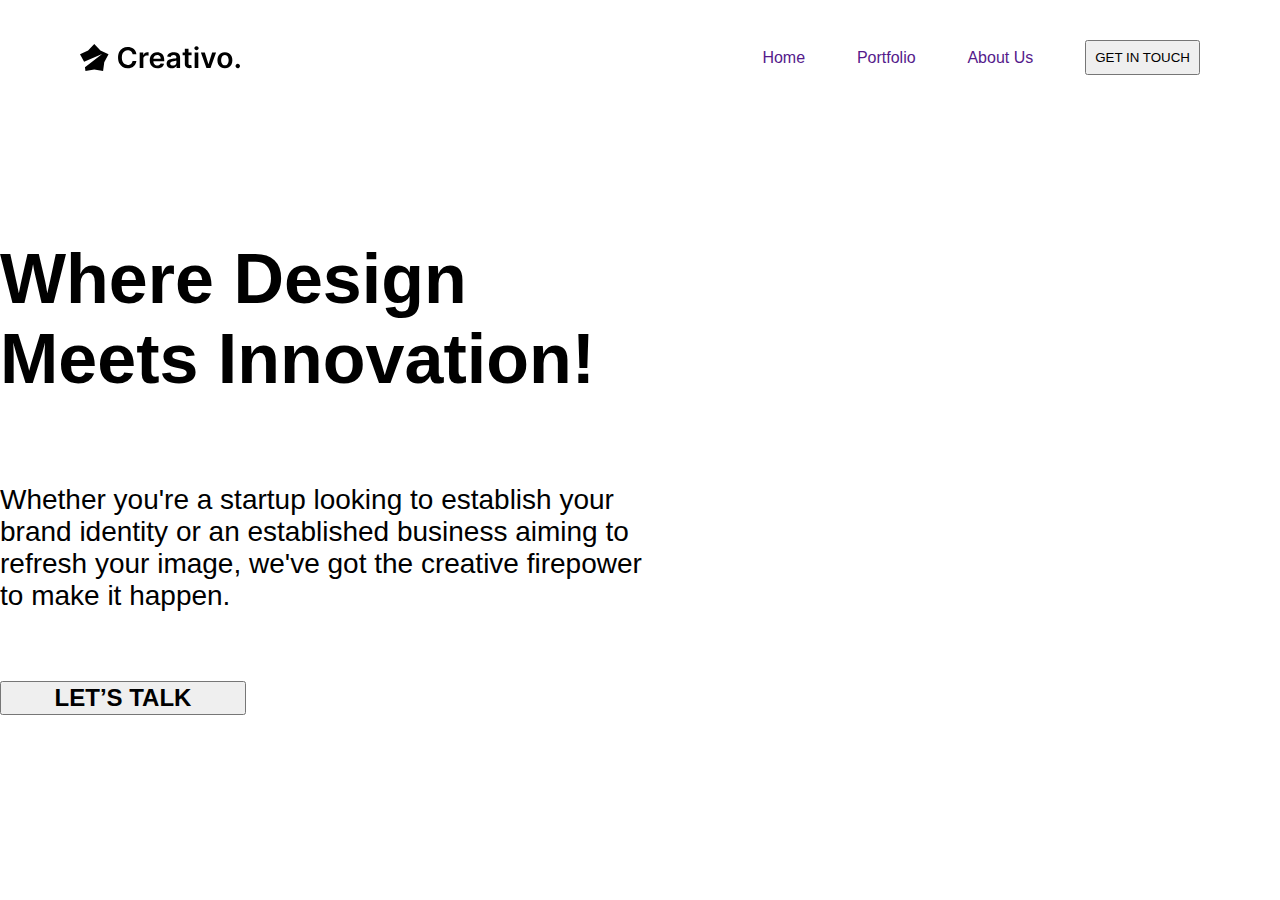
==== projeto-creativo/index.html @ a37ce410 "em andamento" ====
<!DOCTYPE html>
<html lang="pt-br">

<head>
    <meta charset="UTF-8">
    <meta name="viewport" content="width=device-width, initial-scale=1.0">
    <link rel="stylesheet" href="./css/style.css">
    <title>Projeto-Creativo</title>
</head>

<body>
    <header>
        <div>
            <img src="./assets/logo.svg" alt="">
        </div>
        <nav class="navbar">
            <ul>
                <li> <a href="">Home</a></li>
                <li> <a href="">Portfolio</a></li>
                <li> <a href="">About Us</a></li>
                <li><button class="btns">GET IN TOUCH</button></li>
            </ul>

        </nav>
    </header>

    <main>
        <section>
            <div class="lado-esquerdo">
                <div class="content">
                    <h1>Where
                        Design Meets Innovation!</h1>
                    <p>Whether you're a startup looking to establish your brand identity or an established business
                        aiming to refresh your image, we've got the creative firepower to make it happen.</p>
                    <button>LET’S TALK</button>
                </div>
            </div>
            <div class="lado-direito">
                <div class="img">
                    <img src="/assets/planeta.svg" alt="">
                </div>
            </div>
        </section>
    </main>

</body>

</html>
---- projeto-creativo/css/style.css ----
* {
    margin: 0;
    padding: 0;
    box-sizing: border-box;
    text-decoration: none;
    list-style: none;
    font-family: "Poppins", sans-serif;
}

header {
    display: flex;
    justify-content: space-between;
    gap: 51.84px;
    padding: 40px 80px;

    & .navbar ul {
        display: flex;
        width: Hug (548.53px)px;
        height: Hug (49px)px;
        gap: 51.84px;
        align-items: center;


    }

    & .btns {
        display: flex;
        padding: 8.07px;
        width: Hug (548.53px)px;
        height: Hug (49px)px;
        gap: 51.84px;
        opacity: 0px;


    }
}

main {
    padding: 120px 0px 0px 0px;
    gap: 60px;
    opacity: 0px;


    & section {
        display: flex;

        & .lado-esquerdo {
            display: flex;
            flex-direction: column;
            gap: 25px;
        }

        & .content {
            display: flex;
            flex-direction: column;
            gap: 5px;
        }

        & h1 {
            font-size: 70px;
            width: 653.27px;
            height: 240px;
            gap: 0px;
            opacity: 0px;

        }

        & p {
            width: 653.27px;
            height: 192px;
            gap: 25px;
            opacity: 0px;
            font-size: 28px;
        }

        & button {
            width: 246px;
            font-weight: 700;
            line-height: 30.48px;
            font-size: 24px;
            col
        }
    }
}
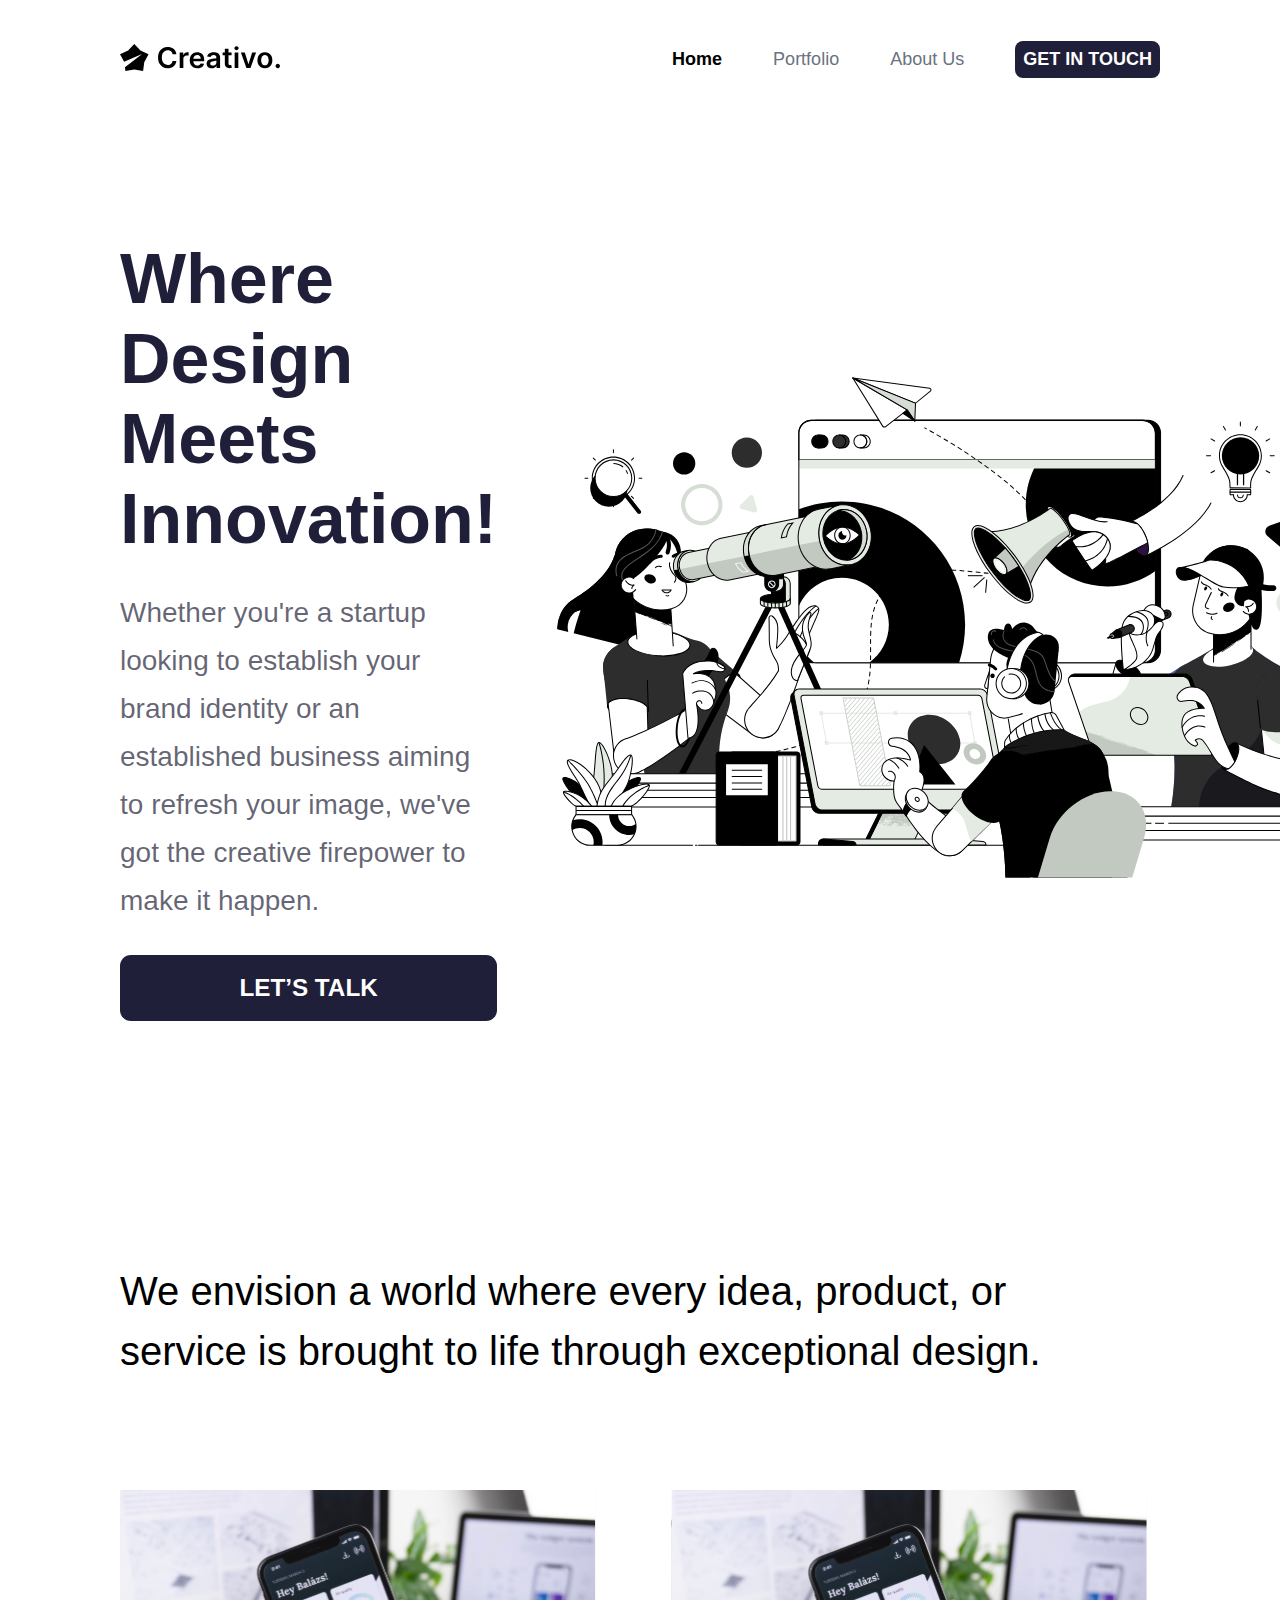
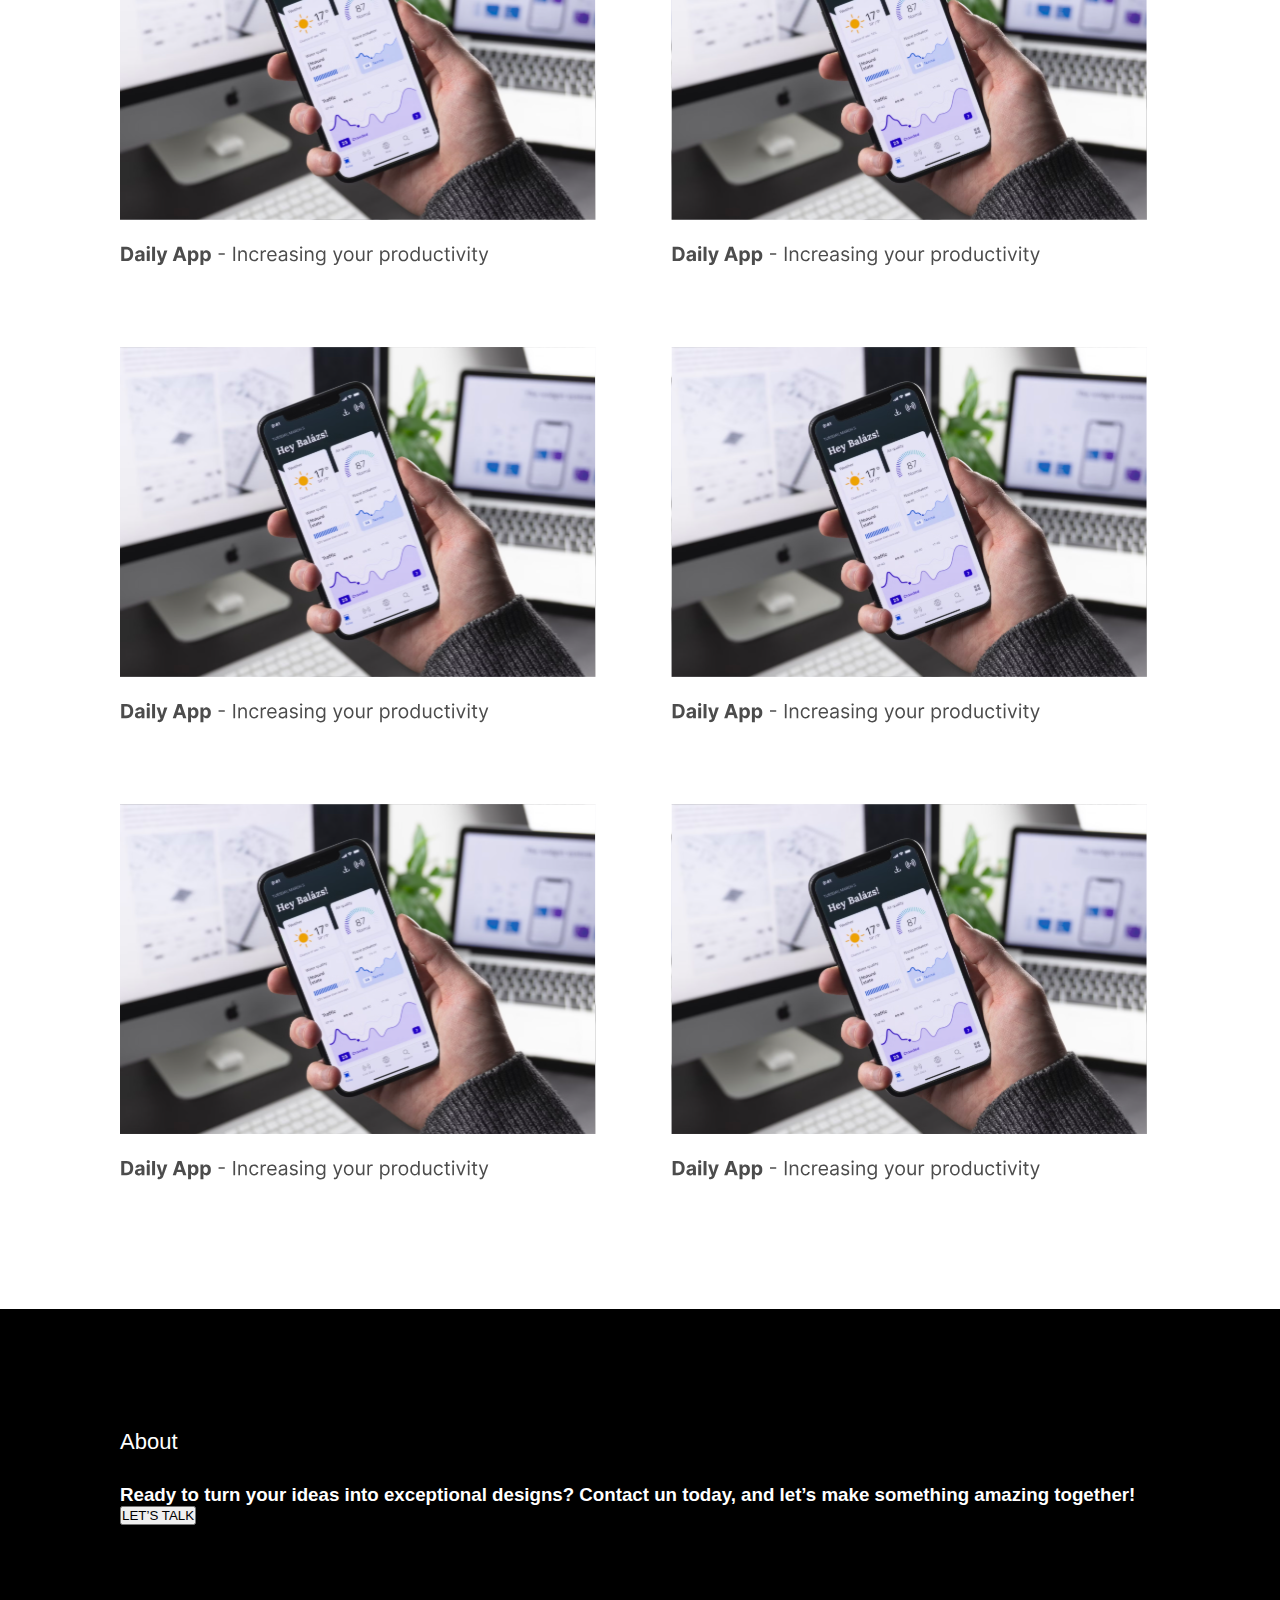
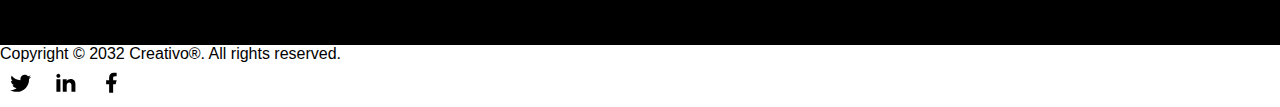
==== commit 296cba53: "finalizado" ====
--- a/projeto-creativo/index.html
+++ b/projeto-creativo/index.html
@@ -25,22 +25,44 @@
     </header>
 
     <main>
-        <section>
-            <div class="lado-esquerdo">
-                <div class="content">
-                    <h1>Where
-                        Design Meets Innovation!</h1>
-                    <p>Whether you're a startup looking to establish your brand identity or an established business
-                        aiming to refresh your image, we've got the creative firepower to make it happen.</p>
+        <section class="Home">
+            <div class="content">
+                <h1>Where <br>
+                    Design Meets Innovation!</h1>
+                <p>Whether you're a startup looking to establish your brand identity or an established business
+                    aiming to refresh your image, we've got the creative firepower to make it happen.</p>
+                <button>LET’S TALK</button>
+            </div>
+            <div class="img">
+                <img src="./assets/planeta.svg" alt="">
+            </div>
+        </section>
+
+        <section class="Portfolio">
+            <h2>We envision a world where every idea, product, or service is brought to life through exceptional design.
+            </h2>
+            <img src="./assets/cards.svg" alt="">
+        </section>
+
+        <section class="About">
+            <div class="padding">
+            <h2>About</h2>
+                <div content>
+                    <h3>Ready to turn your ideas into exceptional designs? Contact un today, and let’s make something
+                        amazing together!</h3>
                     <button>LET’S TALK</button>
                 </div>
             </div>
-            <div class="lado-direito">
-                <div class="img">
-                    <img src="/assets/planeta.svg" alt="">
-                </div>
+        </section>
+
+        <footer>
+            <p>Copyright © 2032 Creativo®. All rights reserved.</p>
+            <div class="icons">
+                <img src="./assets/x.svg" alt="">
+                <img src="./assets/linkdin.svg" alt="">
+                <img src="./assets/fece.svg" alt="">
             </div>
-        </section>
+        </footer>
     </main>
 
 </body>
--- a/projeto-creativo/css/style.css
+++ b/projeto-creativo/css/style.css
@@ -8,77 +8,151 @@
 }
 
 header {
+    max-width: 1730px;
+    margin: auto;
     display: flex;
+    padding: 40px 120px;
     justify-content: space-between;
-    gap: 51.84px;
-    padding: 40px 80px;
 
-    & .navbar ul {
+    & nav,
+    nav ul {
         display: flex;
-        width: Hug (548.53px)px;
-        height: Hug (49px)px;
-        gap: 51.84px;
         align-items: center;
+        gap: 51px;
+
+        & li a {
+            color: #6b7280;
+            font-size: 18px;
+            font-weight: 400;
+            letter-spacing: 0.02;
+        }
+
+        & li:first-child a {
+            color: #000;
+            font-weight: 600;
+        }
+
+        & button {
+            background: #1f1f39;
+            padding: 8.07px;
+            border-radius: 8.07px;
+            color: #fff;
+            font-weight: 700;
+            font-size: 18px;
+            border: none;
+
+        }
+    }
+}
+
+section {
+    max-width: 1730;
+    margin: auto;
+    padding: 120px;
+}
+
+.Home {
+    display: flex;
+    gap: 60px;
+    justify-content: space-between;
+    align-items: center;
 
 
+    & .content {
+        display: flex;
+        flex-direction: column;
+        gap: 30px;
     }
 
-    & .btns {
-        display: flex;
-        padding: 8.07px;
-        width: Hug (548.53px)px;
-        height: Hug (49px)px;
-        gap: 51.84px;
-        opacity: 0px;
+    & h1 {
+        color: #1f1f39;
+        font-size: 70px;
+        font-weight: 60px;
+    }
 
+    & p {
+        font-size: 28px;
+        line-height: 48px;
+        color: #1f1f39b2;
+    }
+
+    & button {
+        width: Fixed (246.49px)px;
+        padding: 18.87px;
+        border: none;
+        border-radius: 10.87px;
+        background: #1f1f39;
+
+        font-size: 24.24px;
+        font-weight: 700;
+        color: #fff;
 
     }
 }
 
-main {
-    padding: 120px 0px 0px 0px;
-    gap: 60px;
-    opacity: 0px;
+.Portfolio {
+    & h2 {
+        max-width: 980px;
+        font-size: 40px;
+        font-weight: 500;
+        line-height: 60px;
+        margin-bottom: 109px;
+    }
+
+    & img {
+        width: 400px;
+        width: 100%;
+    }
+}
+
+.About {
+    background: #000;
+    color: #fff;
+
+    & h2 {
+        font-size: 22px;
+        font-weight: 400;
+        margin-bottom: 29px;
+    }
+
+    & .content {
 
 
-    & section {
-        display: flex;
-
-        & .lado-esquerdo {
-            display: flex;
-            flex-direction: column;
-            gap: 25px;
-        }
-
-        & .content {
-            display: flex;
-            flex-direction: column;
-            gap: 5px;
-        }
-
-        & h1 {
-            font-size: 70px;
-            width: 653.27px;
-            height: 240px;
-            gap: 0px;
-            opacity: 0px;
-
-        }
-
-        & p {
-            width: 653.27px;
-            height: 192px;
-            gap: 25px;
-            opacity: 0px;
-            font-size: 28px;
+        & h3 {
+            font-size: 40px;
+            font-weight: 500;
+            margin-bottom: 55px;
         }
 
         & button {
-            width: 246px;
+            padding: 18px 63px;
+            border-radius: 10.87px;
+            border: none;
+            background: #fff;
             font-weight: 700;
-            line-height: 30.48px;
             font-size: 24px;
-            col
+
+        }
+    }
+}
+
+.footer {
+    max-width: 1730px;
+    margin: auto;
+    padding: 50px 120px;
+    background: #000;
+    border-top: 1px solid #4f4f4f;
+    color: #4f4f4f;
+    display: flex;
+    justify-content: space-between;
+    align-items: center;
+
+    & icons {
+        display: flex;
+        gap: 30px;
+
+        & img {
+            cursor: pointer;
         }
     }
 }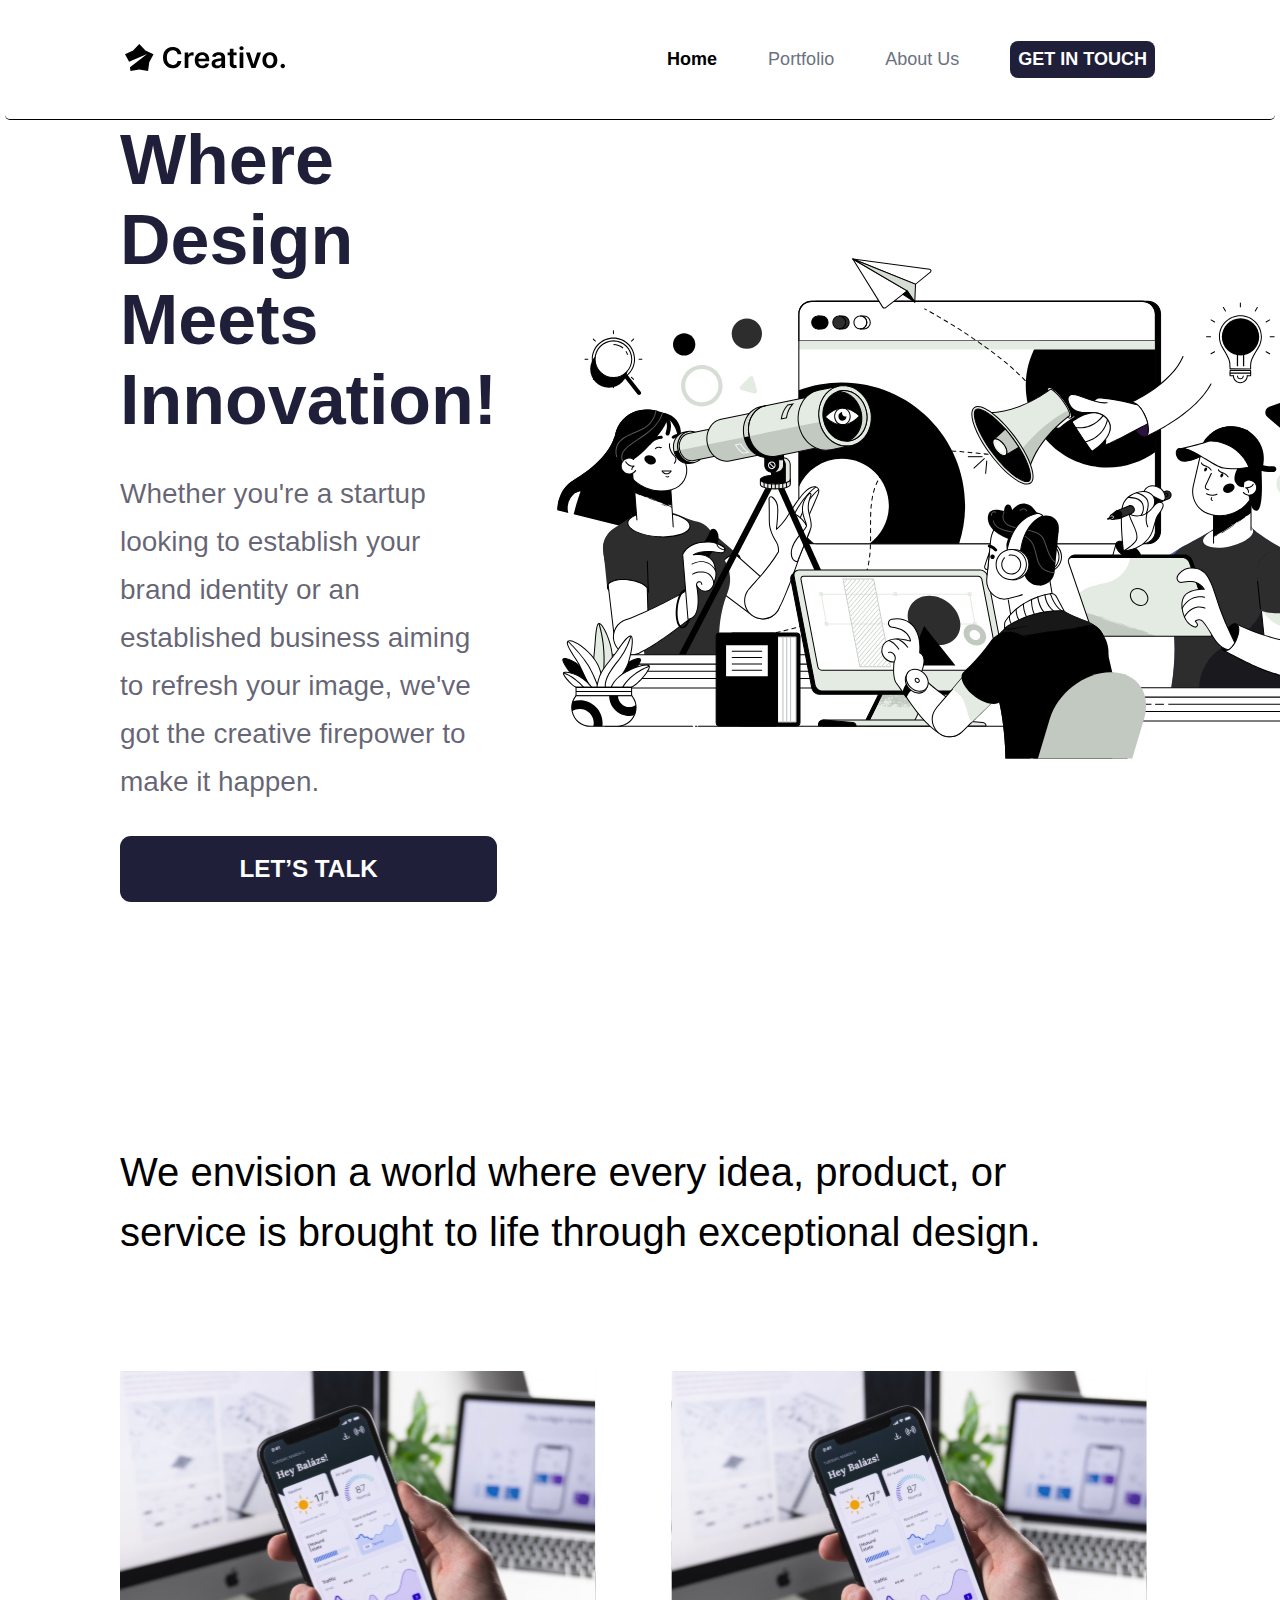
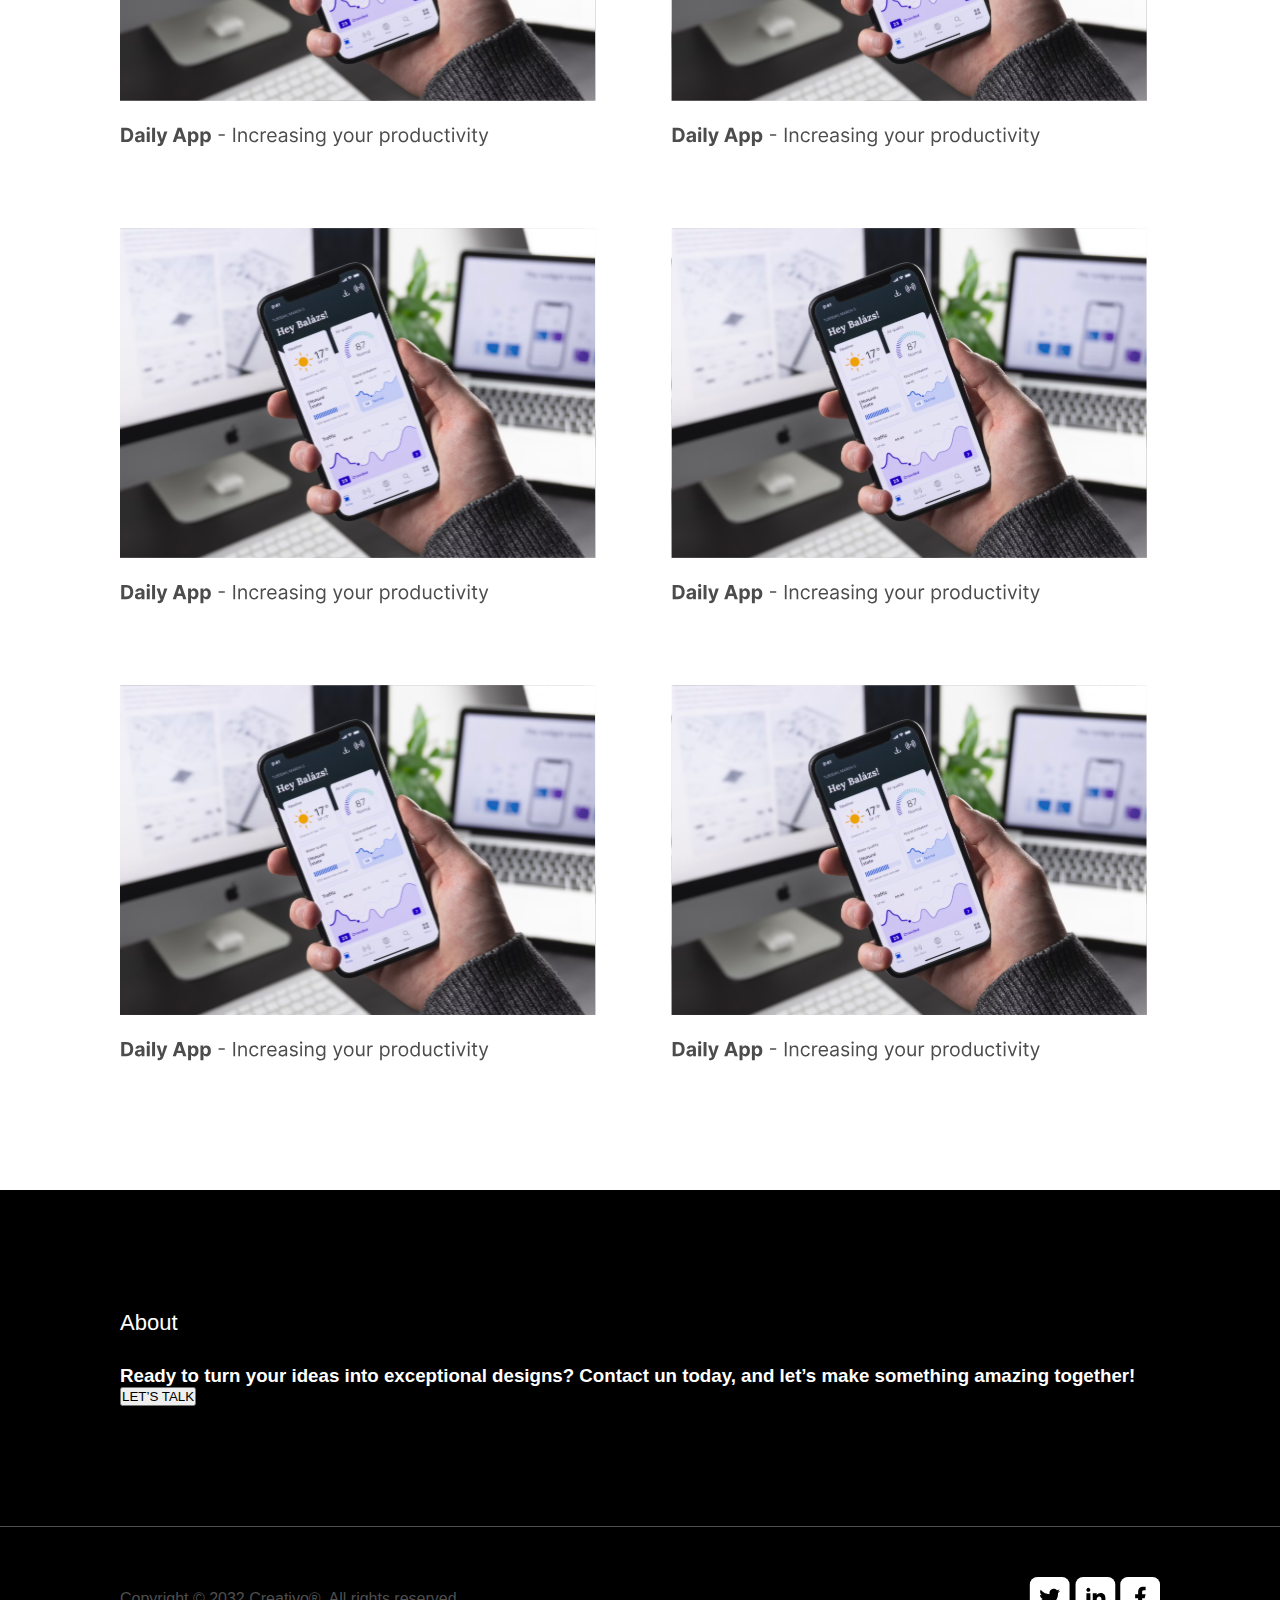
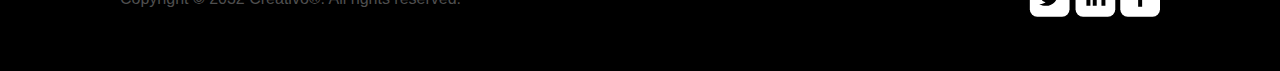
==== commit 76333ccb: "finalizando" ====
--- a/projeto-creativo/index.html
+++ b/projeto-creativo/index.html
@@ -15,9 +15,9 @@
         </div>
         <nav class="navbar">
             <ul>
-                <li> <a href="">Home</a></li>
-                <li> <a href="">Portfolio</a></li>
-                <li> <a href="">About Us</a></li>
+                <li> <a href="#Home">Home</a></li>
+                <li> <a href="#Portfolio">Portfolio</a></li>
+                <li> <a href="#About">About Us</a></li>
                 <li><button class="btns">GET IN TOUCH</button></li>
             </ul>
 
@@ -25,7 +25,8 @@
     </header>
 
     <main>
-        <section class="Home">
+        <section  class="Home" id="Home">
+
             <div class="content">
                 <h1>Where <br>
                     Design Meets Innovation!</h1>
@@ -38,13 +39,13 @@
             </div>
         </section>
 
-        <section class="Portfolio">
+        <section  class="Portfolio "id="Portfolio">
             <h2>We envision a world where every idea, product, or service is brought to life through exceptional design.
             </h2>
             <img src="./assets/cards.svg" alt="">
         </section>
 
-        <section class="About">
+        <section  class="About" id="About">
             <div class="padding">
             <h2>About</h2>
                 <div content>
--- a/projeto-creativo/css/style.css
+++ b/projeto-creativo/css/style.css
@@ -5,6 +5,7 @@
     text-decoration: none;
     list-style: none;
     font-family: "Poppins", sans-serif;
+    scroll-behavior: smooth;
 }
 
 header {
@@ -13,6 +14,12 @@
     display: flex;
     padding: 40px 120px;
     justify-content: space-between;
+    background-color: #ffffff;
+    position: fixed;
+    right: 5px;
+    left: 5px;
+    border-bottom: black solid 1px;
+    border-radius: 5px;
 
     & nav,
     nav ul {
@@ -40,8 +47,15 @@
             font-weight: 700;
             font-size: 18px;
             border: none;
+            cursor: pointer;
 
         }
+
+        & button:hover {
+            background-color: #fff;
+            color: #000;
+        }
+
     }
 }
 
@@ -62,6 +76,7 @@
         display: flex;
         flex-direction: column;
         gap: 30px;
+
     }
 
     & h1 {
@@ -82,6 +97,7 @@
         border: none;
         border-radius: 10.87px;
         background: #1f1f39;
+
 
         font-size: 24.24px;
         font-weight: 700;
@@ -136,7 +152,7 @@
     }
 }
 
-.footer {
+footer {
     max-width: 1730px;
     margin: auto;
     padding: 50px 120px;
@@ -155,4 +171,25 @@
             cursor: pointer;
         }
     }
+}
+
+@media screen and (max-width: 800px) {
+    header  {
+        display: flex;
+        font-size: 10px;
+        flex-direction: column;
+    }
+}
+
+@media screen and (max-width: 800px) {
+    .Home {
+        flex-direction: column-reverse;
+
+    }
+
+    .Home .img img {
+        width: 100%;
+    }
+    
+    
 }